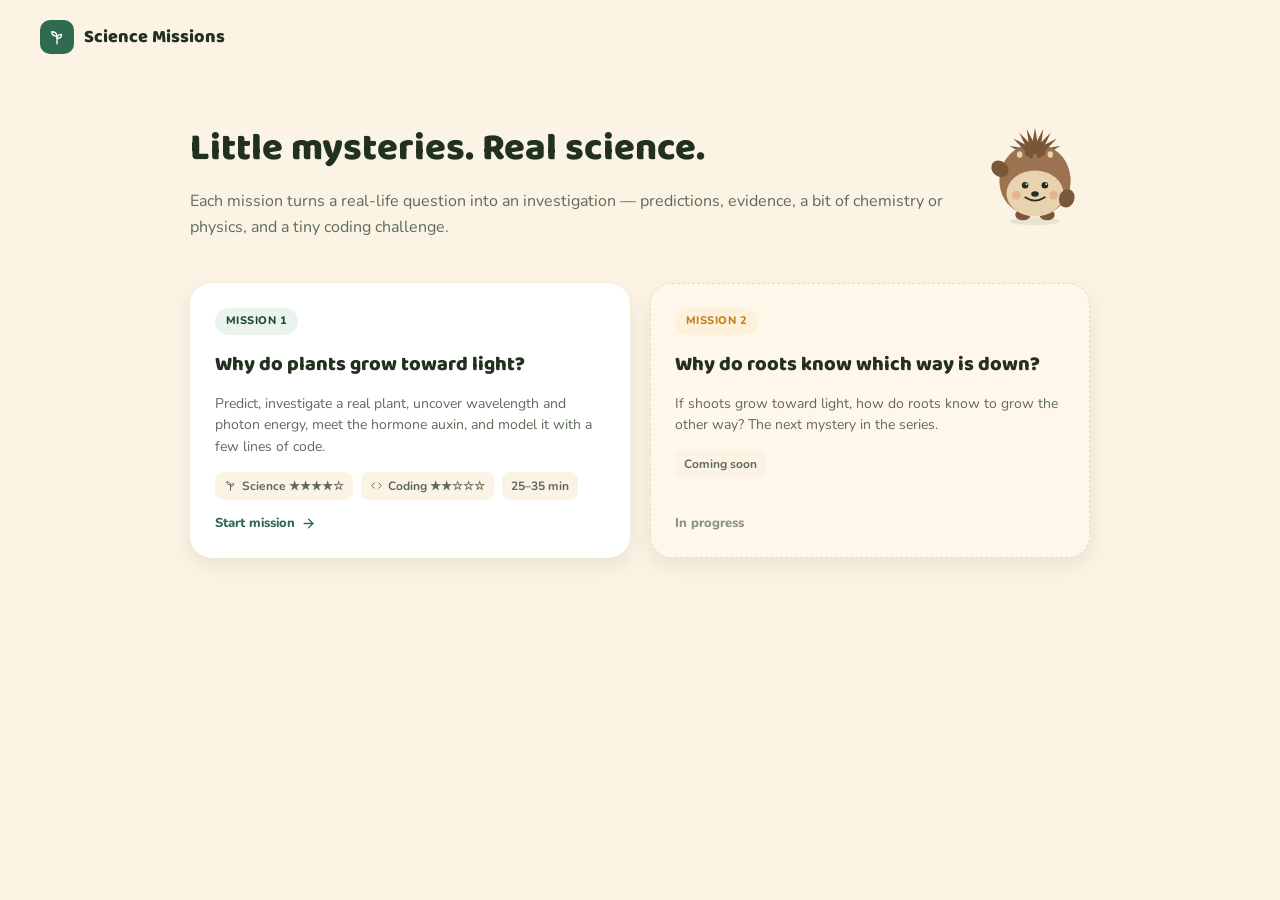
==== index.html @ f16f1bff "Initial checkpoint: Mission 1 with field-notebook design, hedgehog mascot, and shared mission engine" ====
<!DOCTYPE html>
<html lang="en">
  <head>
    <meta charset="UTF-8" />
    <meta name="viewport" content="width=device-width, initial-scale=1.0" />
    <title>Science Missions</title>
    <link rel="stylesheet" href="style.css" />
  </head>
  <body>
    <div class="site-header">
      <a class="site-brand" href="index.html">
        <span class="site-brand-mark">
          <svg width="18" height="18" viewBox="0 0 24 24" fill="none" stroke="#ffffff" stroke-width="1.8" stroke-linecap="round" stroke-linejoin="round"><path d="M12 21V11"></path><path d="M12 11c0-4 -3-6-7-6 0 4 3 6 7 6Z"></path><path d="M12 14c0-3.5 2.5-5.5 6-5.5 0 3.5 -2.5 5.5 -6 5.5Z"></path></svg>
        </span>
        <span class="site-brand-name">Science Missions</span>
      </a>
    </div>

    <div class="site-shell">
      <div class="landing-hero" style="flex-direction: row; align-items: center; flex-wrap: wrap; max-width: none; gap: 20px;">
        <div style="flex: 1; min-width: 260px; display: flex; flex-direction: column; gap: 12px;">
          <h1 class="headline" style="font-size: clamp(28px, 4vw, 38px);">Little mysteries. Real science.</h1>
          <p>Each mission turns a real-life question into an investigation &mdash; predictions, evidence, a bit of chemistry or physics, and a tiny coding challenge.</p>
        </div>
        <div data-mascot="idle" data-mascot-size="110" style="flex-shrink: 0;"></div>
      </div>

      <div class="mission-grid">
        <a class="mission-card is-live" href="missions/mission-1/index.html">
          <span class="mission-card-tag">Mission 1</span>
          <h3>Why do plants grow toward light?</h3>
          <p>Predict, investigate a real plant, uncover wavelength and photon energy, meet the hormone auxin, and model it with a few lines of code.</p>
          <div class="mission-card-meta">
            <span>
              <svg width="13" height="13" viewBox="0 0 24 24" fill="none" stroke="currentColor" stroke-width="1.8" stroke-linecap="round" stroke-linejoin="round"><path d="M12 21V11"></path><path d="M12 11c0-4 -3-6-7-6 0 4 3 6 7 6Z"></path><path d="M12 14c0-3.5 2.5-5.5 6-5.5 0 3.5 -2.5 5.5 -6 5.5Z"></path></svg>
              Science &#9733;&#9733;&#9733;&#9733;&#9734;
            </span>
            <span>
              <svg width="13" height="13" viewBox="0 0 24 24" fill="none" stroke="currentColor" stroke-width="1.8" stroke-linecap="round" stroke-linejoin="round"><polyline points="8 7 3 12 8 17"></polyline><polyline points="16 7 21 12 16 17"></polyline></svg>
              Coding &#9733;&#9733;&#9734;&#9734;&#9734;
            </span>
            <span>25&ndash;35 min</span>
          </div>
          <span class="mission-card-cta">
            Start mission
            <svg width="15" height="15" viewBox="0 0 24 24" fill="none" stroke="currentColor" stroke-width="2.2" stroke-linecap="round" stroke-linejoin="round"><line x1="5" y1="12" x2="19" y2="12"></line><polyline points="12 5 19 12 12 19"></polyline></svg>
          </span>
        </a>

        <div class="mission-card is-disabled">
          <span class="mission-card-tag">Mission 2</span>
          <h3>Why do roots know which way is down?</h3>
          <p>If shoots grow toward light, how do roots know to grow the other way? The next mystery in the series.</p>
          <div class="mission-card-meta">
            <span>Coming soon</span>
          </div>
          <span class="mission-card-cta">In progress</span>
        </div>
      </div>
    </div>

    <script src="assets/mascot.js"></script>
  </body>
</html>
---- style.css ----
@import url("https://fonts.googleapis.com/css2?family=Baloo+2:wght@600;700;800&family=Nunito:wght@400;600;700;800&family=JetBrains+Mono:wght@400;600&display=swap");

:root {
  --bg: #fbf3e3;
  --panel: #ffffff;
  --panel-alt: #fff8ea;
  --text: #22301f;
  --muted: #5e6b5a;
  --muted-soft: #8b9285;
  --primary: #2f6b4f;
  --primary-dark: #1e4a35;
  --primary-soft: #eaf3ec;
  --accent: #e2703a;
  --accent-dark: #c1552a;
  --accent-soft: #fbeae0;
  --gold: #e3a83b;
  --gold-dark: #c1801e;
  --gold-soft: #fdf1dc;
  --border: #e7dcc3;
  --shadow: rgba(34, 48, 31, 0.08);
}

* {
  box-sizing: border-box;
}

html,
body {
  margin: 0;
}

body {
  font-family: "Nunito", ui-rounded, "Trebuchet MS", sans-serif;
  background: var(--bg);
  color: var(--text);
  line-height: 1.5;
}

h1,
h2,
h3,
.headline {
  font-family: "Baloo 2", ui-rounded, "Trebuchet MS", sans-serif;
  font-weight: 800;
  margin: 0;
  color: var(--text);
}

a {
  color: var(--primary);
}
a:hover {
  color: var(--primary-dark);
}

p {
  margin: 0;
}

button {
  font-family: inherit;
}

/* ---------- Site chrome ---------- */

.site-header {
  padding: 20px clamp(16px, 4vw, 40px);
  display: flex;
  align-items: center;
  gap: 12px;
}

.site-brand {
  display: inline-flex;
  align-items: center;
  gap: 10px;
  text-decoration: none;
}

.site-brand-mark {
  width: 34px;
  height: 34px;
  border-radius: 10px;
  background: var(--primary);
  display: flex;
  align-items: center;
  justify-content: center;
}

.site-brand-name {
  font-family: "Baloo 2", sans-serif;
  font-weight: 800;
  font-size: 18px;
  color: var(--text);
}

.site-shell {
  max-width: 980px;
  margin: 0 auto;
  padding: 0 clamp(16px, 4vw, 40px) 64px;
}

/* ---------- Icons ---------- */

.icon {
  flex-shrink: 0;
}

/* ---------- Buttons ---------- */

.btn {
  display: inline-flex;
  align-items: center;
  gap: 8px;
  border: none;
  border-radius: 12px;
  font-weight: 800;
  font-size: 14px;
  padding: 11px 20px;
  cursor: pointer;
  text-decoration: none;
}

.btn-primary {
  background: var(--primary);
  color: #ffffff;
}
.btn-primary:hover {
  background: var(--primary-dark);
  color: #ffffff;
}

.btn-accent {
  background: var(--accent);
  color: #ffffff;
}
.btn-accent:hover {
  background: var(--accent-dark);
  color: #ffffff;
}

.btn-ghost {
  background: #ffffff;
  color: var(--muted);
  border: 1.5px solid var(--border);
}

.btn-disabled {
  background: var(--border);
  color: var(--muted-soft);
  cursor: default;
}

.next-btn {
  align-self: flex-end;
}

.step-footer {
  display: flex;
  align-items: center;
  justify-content: space-between;
  gap: 12px;
}

.step-footer.is-end {
  justify-content: flex-end;
}

.back-btn {
  display: inline-flex;
  align-items: center;
  gap: 8px;
  border: 1.5px solid var(--border);
  border-radius: 12px;
  background: #ffffff;
  color: var(--muted);
  font-weight: 800;
  font-size: 14px;
  padding: 11px 18px 11px 14px;
  cursor: pointer;
}

.back-btn:hover {
  border-color: var(--primary);
  color: var(--primary-dark);
}

/* ---------- Landing page ---------- */

.landing-hero {
  padding: 40px 0 8px;
  display: flex;
  flex-direction: column;
  gap: 12px;
  max-width: 620px;
}

.landing-hero p {
  color: var(--muted);
  font-size: 16px;
  line-height: 1.6;
}

.mission-grid {
  margin-top: 28px;
  display: grid;
  grid-template-columns: repeat(auto-fit, minmax(300px, 1fr));
  gap: 20px;
}

.mission-card {
  display: flex;
  flex-direction: column;
  gap: 14px;
  background: var(--panel);
  border-radius: 22px;
  padding: 24px;
  box-shadow: 0 8px 20px var(--shadow);
  text-decoration: none;
  color: inherit;
}

.mission-card.is-live {
  border: 1.5px solid transparent;
}
.mission-card.is-live:hover {
  border-color: var(--primary);
}

.mission-card.is-disabled {
  background: var(--panel-alt);
  border: 1.5px dashed var(--border);
  cursor: default;
}

.mission-card-tag {
  display: inline-flex;
  align-self: flex-start;
  align-items: center;
  gap: 6px;
  padding: 5px 11px;
  border-radius: 999px;
  background: var(--primary-soft);
  color: var(--primary-dark);
  font-weight: 800;
  font-size: 11px;
  letter-spacing: 0.04em;
  text-transform: uppercase;
}

.mission-card.is-disabled .mission-card-tag {
  background: var(--gold-soft);
  color: var(--gold-dark);
}

.mission-card h3 {
  font-size: 20px;
}

.mission-card p {
  color: var(--muted);
  font-size: 14px;
  line-height: 1.55;
}

.mission-card-meta {
  display: flex;
  flex-wrap: wrap;
  gap: 8px;
  font-size: 12px;
  font-weight: 700;
  color: var(--muted);
}

.mission-card-meta span {
  display: inline-flex;
  align-items: center;
  gap: 5px;
  padding: 5px 9px;
  border-radius: 8px;
  background: var(--bg);
}

.mission-card-cta {
  margin-top: auto;
  display: inline-flex;
  align-items: center;
  gap: 6px;
  font-weight: 800;
  font-size: 13px;
  color: var(--primary);
}

.mission-card.is-disabled .mission-card-cta {
  color: var(--muted-soft);
}

/* ---------- Mission hero ---------- */

.hero {
  position: relative;
  overflow: hidden;
  margin: 24px clamp(16px, 4vw, 40px) 0;
  padding: 36px clamp(20px, 5vw, 44px);
  background: var(--primary);
  border-radius: 28px;
}

.hero-glow {
  position: absolute;
  top: -80px;
  right: -80px;
  width: 280px;
  height: 280px;
  border-radius: 50%;
  background: radial-gradient(circle, rgba(227, 168, 59, 0.35) 0%, rgba(227, 168, 59, 0) 70%);
  pointer-events: none;
}

.hero-content {
  position: relative;
  max-width: 720px;
  margin: 0 auto;
  display: flex;
  flex-direction: column;
  gap: 16px;
}

/* ---------- Hero margin decoration + page mascot (wide screens only) ---------- */

.hero-wrap {
  position: relative;
}

.side-decor,
.page-mascot {
  display: none;
}

@media (min-width: 1300px) {
  .hero-wrap {
    max-width: 1300px;
    margin: 0 auto;
  }

  .hero {
    max-width: 900px;
    margin-left: auto;
    margin-right: auto;
  }

  .side-decor {
    display: block;
    position: fixed;
    top: 0;
    height: 100vh;
    width: calc(50% - 470px);
    min-width: 130px;
    pointer-events: none;
    z-index: 0;
  }

  .side-decor-left {
    left: 0;
  }

  .side-decor-right {
    right: 0;
    transform: scaleX(-1);
  }

  .page-mascot {
    display: flex;
    flex-direction: column;
    align-items: center;
    gap: 6px;
    position: fixed;
    right: 18px;
    bottom: 18px;
    z-index: 20;
  }

  .page-mascot-bubble {
    background: var(--panel);
    border: 1.5px solid var(--border);
    border-radius: 12px;
    padding: 6px 12px;
    font-size: 11.5px;
    font-weight: 800;
    color: var(--muted);
    white-space: nowrap;
    box-shadow: 0 6px 16px var(--shadow);
  }
}

.eyebrow {
  display: inline-flex;
  align-self: flex-start;
  align-items: center;
  gap: 8px;
  padding: 8px 14px;
  border-radius: 999px;
  border: 1.5px solid rgba(255, 255, 255, 0.55);
  color: var(--gold-soft);
  font-weight: 800;
  font-size: 12px;
  letter-spacing: 0.08em;
  text-transform: uppercase;
}

.hero h1 {
  font-size: clamp(28px, 4.5vw, 42px);
  line-height: 1.1;
  color: #ffffff;
}

.hero-text {
  max-width: 620px;
  font-size: 16px;
  line-height: 1.6;
  color: rgba(255, 255, 255, 0.86);
}

.hero-meta {
  display: flex;
  flex-wrap: wrap;
  gap: 10px;
  font-size: 13px;
  font-weight: 700;
  color: rgba(255, 255, 255, 0.9);
}

.hero-meta span {
  padding: 6px 12px;
  border-radius: 10px;
  background: rgba(255, 255, 255, 0.14);
}

.hero-badges {
  display: flex;
  flex-wrap: wrap;
  gap: 10px;
}

.hero-badges span {
  display: inline-flex;
  align-items: center;
  gap: 8px;
  padding: 9px 14px;
  border-radius: 12px;
  background: rgba(255, 255, 255, 0.14);
  color: #ffffff;
  font-weight: 700;
  font-size: 13px;
}

.learn-list {
  margin: 0;
  padding: 0;
  list-style: none;
  display: grid;
  grid-template-columns: repeat(auto-fit, minmax(240px, 1fr));
  gap: 8px 20px;
}

.learn-list li {
  display: flex;
  align-items: flex-start;
  gap: 8px;
  font-size: 13.5px;
  color: var(--text);
  line-height: 1.4;
}

.progress-card {
  margin-top: 6px;
  background: var(--panel-alt);
  border-radius: 18px;
  padding: 18px 20px;
  box-shadow: 0 10px 24px rgba(0, 0, 0, 0.18);
}

.progress-top {
  display: flex;
  align-items: center;
  justify-content: space-between;
  margin-bottom: 12px;
  font-size: 13px;
}

.progress-top span:first-child {
  font-weight: 800;
  color: var(--text);
}
.progress-top span:last-child {
  font-weight: 700;
  color: var(--muted);
}

.progress-track {
  position: relative;
  display: flex;
  align-items: center;
  justify-content: space-between;
}

.progress-line {
  position: absolute;
  left: 12px;
  right: 12px;
  top: 50%;
  height: 3px;
  background: var(--border);
  transform: translateY(-50%);
  border-radius: 2px;
}

.progress-line-fill {
  position: absolute;
  left: 12px;
  top: 50%;
  height: 3px;
  background: var(--primary);
  transform: translateY(-50%);
  border-radius: 2px;
  transition: width 0.25s ease;
}

.progress-dot {
  position: relative;
  width: 16px;
  height: 16px;
  border-radius: 50%;
  background: var(--panel-alt);
  border: 3px solid var(--border);
  transition: border-color 0.2s ease, background 0.2s ease, transform 0.15s ease;
  cursor: pointer;
}

.progress-dot:hover {
  transform: scale(1.25);
  border-color: var(--primary);
}

.progress-dot.is-current {
  width: 22px;
  height: 22px;
  background: var(--primary);
  border: 3px solid var(--panel-alt);
  box-shadow: 0 0 0 2px var(--primary);
}

.progress-dot.is-done {
  background: var(--primary);
  border-color: var(--primary);
}

/* ---------- Mission shell / steps ---------- */

.mission-shell {
  max-width: 900px;
  margin: 28px auto 0;
  padding: 0 clamp(16px, 4vw, 40px) 80px;
  display: flex;
  flex-direction: column;
}

.step-card {
  display: none;
  flex-direction: column;
  gap: 18px;
  background: var(--panel);
  border-radius: 22px;
  padding: clamp(22px, 4vw, 32px);
  box-shadow: 0 8px 20px var(--shadow);
}

.step-card.active {
  display: flex;
}

.intro-card {
  display: flex;
  flex-direction: column;
  gap: 20px;
  background: var(--panel);
  border-radius: 22px;
  padding: clamp(22px, 4vw, 32px);
  box-shadow: 0 8px 20px var(--shadow);
  margin-bottom: 18px;
}

.intro-card h2 {
  font-size: 22px;
}

.intro-card .learn-list {
  margin-top: 4px;
}

.step-header {
  display: flex;
  align-items: center;
  gap: 12px;
  flex-wrap: wrap;
}

.step-number {
  padding: 6px 12px;
  border-radius: 999px;
  background: var(--primary-soft);
  color: var(--primary-dark);
  font-weight: 800;
  font-size: 12px;
  letter-spacing: 0.04em;
}

.step-header h2 {
  font-size: 22px;
}

.step-copy {
  font-size: 15px;
  color: var(--muted);
  line-height: 1.6;
}

.step-copy strong {
  color: var(--text);
}

/* ---------- Callouts ---------- */

.callout {
  display: flex;
  gap: 14px;
  align-items: flex-start;
  padding: 20px;
  border-radius: 18px;
}

.callout-icon {
  flex-shrink: 0;
  width: 42px;
  height: 42px;
  border-radius: 12px;
  background: #ffffff;
  display: flex;
  align-items: center;
  justify-content: center;
}

.callout-body {
  display: flex;
  flex-direction: column;
  gap: 6px;
}

.callout-body h3 {
  font-size: 16px;
}

.callout-body p {
  font-size: 14.5px;
  line-height: 1.6;
  color: var(--muted);
}

.callout-gold {
  background: var(--gold-soft);
  border: 1.5px solid var(--gold);
}
.callout-gold .callout-body p strong {
  color: var(--gold-dark);
}

.callout-tip {
  background: var(--bg);
  border: 1.5px dashed var(--border);
}

.callout-primary {
  background: var(--primary-soft);
  border: 1.5px solid var(--primary);
}

details.callout summary {
  cursor: pointer;
  font-family: "Baloo 2", sans-serif;
  font-weight: 800;
  font-size: 15px;
  color: var(--text);
  list-style: revert;
}

details.callout[open] summary {
  margin-bottom: 10px;
}

details.callout p {
  font-size: 14.5px;
  line-height: 1.6;
  color: var(--muted);
}

/* ---------- Choice grid ---------- */

.choice-grid {
  display: grid;
  grid-template-columns: repeat(1, minmax(0, 1fr));
  gap: 10px;
}

.choice-grid.compact .choice-btn {
  padding: 10px 14px;
  font-size: 13.5px;
}

.choice-btn {
  display: flex;
  align-items: center;
  justify-content: space-between;
  gap: 10px;
  padding: 14px 16px;
  border-radius: 14px;
  border: 2px solid var(--border);
  background: #ffffff;
  color: var(--text);
  font-weight: 700;
  font-size: 15px;
  text-align: left;
  cursor: pointer;
}

.choice-btn.selected {
  border-color: var(--primary);
  background: var(--primary-soft);
}

.choice-btn.is-correct {
  border-color: var(--primary);
  background: var(--primary-soft);
  color: var(--primary-dark);
}

.choice-btn.is-wrong {
  border-color: var(--accent);
  background: var(--accent-soft);
  color: var(--accent-dark);
}

.choice-btn .result-icon {
  display: none;
}
.choice-btn.is-correct .result-icon.icon-check,
.choice-btn.is-wrong .result-icon.icon-x {
  display: inline-flex;
}

.choice-grid + .check-btn {
  margin-top: 12px;
}

.check-btn {
  align-self: flex-start;
  border: none;
  border-radius: 12px;
  padding: 10px 22px;
  font-weight: 800;
  font-size: 14px;
  background: var(--border);
  color: var(--muted-soft);
  cursor: default;
}

.check-btn.is-ready {
  background: var(--primary);
  color: #ffffff;
  cursor: pointer;
}

.feedback-box {
  padding: 14px 16px;
  border-radius: 14px;
  background: var(--panel-alt);
  color: var(--muted);
  font-weight: 700;
  font-size: 14px;
}

.feedback-box.is-correct {
  background: var(--primary-soft);
  color: var(--primary-dark);
}

.feedback-box.is-wrong {
  background: var(--accent-soft);
  color: var(--accent-dark);
}

/* ---------- Mini / investigation cards ---------- */

.mini-card {
  display: flex;
  flex-direction: column;
  gap: 10px;
  background: var(--bg);
  border: 1.5px solid var(--border);
  border-radius: 16px;
  padding: 16px 18px;
}

.mini-card h3 {
  font-size: 13px;
  font-weight: 800;
  color: var(--muted);
  text-transform: uppercase;
  letter-spacing: 0.04em;
}

.mini-card p {
  font-size: 14px;
  color: var(--text);
  font-weight: 700;
}

.notebook-label {
  font-size: 12.5px;
  font-weight: 800;
  color: var(--muted);
  display: flex;
  align-items: center;
  gap: 6px;
}

.notebook-textarea {
  width: 100%;
  min-height: 80px;
  resize: vertical;
  border-radius: 12px;
  border: 1.5px solid var(--border);
  background: #ffffff;
  padding: 12px 14px;
  font-family: inherit;
  font-size: 13.5px;
  color: var(--text);
}

.notebook-textarea:focus {
  outline: 2px solid var(--primary);
  outline-offset: 1px;
}

.notebook-textarea::placeholder {
  color: var(--muted-soft);
}

/* ---------- Concept visuals (wave / flow / comparison diagrams) ---------- */

.concept-visual {
  display: flex;
  flex-direction: column;
  align-items: center;
  gap: 10px;
  background: var(--bg);
  border: 1.5px solid var(--border);
  border-radius: 16px;
  padding: 18px 16px;
}

.concept-visual svg {
  width: 100%;
  height: auto;
  display: block;
}

.concept-visual-caption {
  font-size: 12.5px;
  color: var(--muted);
  font-weight: 700;
  text-align: center;
  max-width: 520px;
}

.compare-row {
  display: grid;
  grid-template-columns: 1fr 1fr;
  gap: 14px;
}

.compare-panel {
  display: flex;
  flex-direction: column;
  align-items: center;
  gap: 8px;
  background: #ffffff;
  border: 1.5px solid var(--border);
  border-radius: 14px;
  padding: 14px;
  text-align: center;
}

.compare-panel.is-no {
  border-color: var(--accent);
}
.compare-panel.is-yes {
  border-color: var(--primary);
}

.compare-badge {
  width: 26px;
  height: 26px;
  border-radius: 50%;
  display: flex;
  align-items: center;
  justify-content: center;
  flex-shrink: 0;
}
.compare-panel.is-no .compare-badge {
  background: var(--accent-soft);
  color: var(--accent-dark);
}
.compare-panel.is-yes .compare-badge {
  background: var(--primary-soft);
  color: var(--primary-dark);
}

.compare-panel p {
  font-size: 13px;
  color: var(--muted);
  font-weight: 700;
}

.stem-steps {
  display: flex;
  align-items: flex-end;
  justify-content: center;
  gap: 16px;
}

.stem-steps .stem-step {
  display: flex;
  flex-direction: column;
  align-items: center;
  gap: 6px;
}

.stem-steps span {
  font-size: 10.5px;
  font-weight: 800;
  color: var(--muted-soft);
}

/* ---------- Icon rows / diagrams ---------- */

.icon-row {
  position: relative;
  display: flex;
  align-items: center;
  justify-content: space-between;
  gap: 10px;
  padding: 8px 4px;
}

.icon-row-line {
  position: absolute;
  left: 34px;
  right: 34px;
  top: 34px;
  height: 2px;
  background-image: linear-gradient(to right, var(--border) 50%, transparent 0%);
  background-size: 12px 2px;
  background-repeat: repeat-x;
}

.icon-node {
  position: relative;
  z-index: 1;
  display: flex;
  flex-direction: column;
  align-items: center;
  gap: 10px;
}

.icon-badge {
  width: 64px;
  height: 64px;
  border-radius: 50%;
  display: flex;
  align-items: center;
  justify-content: center;
  border: 2px solid var(--gold);
  background: var(--gold-soft);
}

.icon-badge.tone-primary {
  border-color: var(--primary);
  background: var(--primary-soft);
}
.icon-badge.tone-accent {
  border-color: var(--accent);
  background: var(--accent-soft);
}

.icon-node span {
  font-size: 12px;
  font-weight: 800;
  color: var(--muted);
}

.icon-arrow {
  color: var(--muted-soft);
}

/* ---------- Wavelength spectrum ---------- */

.spectrum-row {
  display: flex;
  gap: 6px;
}

.spectrum-chip {
  flex: 1;
  display: flex;
  flex-direction: column;
  align-items: center;
  gap: 6px;
  padding: 14px 6px;
  border-radius: 12px;
  color: #ffffff;
  font-size: 11.5px;
  font-weight: 800;
}

.spectrum-chip span:last-child {
  font-weight: 700;
  font-size: 10.5px;
  opacity: 0.9;
}

/* ---------- Recap checklist ---------- */

.recap-list {
  margin: 0;
  padding: 0;
  list-style: none;
  display: flex;
  flex-direction: column;
  gap: 10px;
}

.recap-list li {
  display: flex;
  align-items: flex-start;
  gap: 10px;
  font-size: 14.5px;
  color: var(--text);
  line-height: 1.5;
}

.recap-list .icon {
  margin-top: 2px;
  color: var(--primary);
}

.recap-steps {
  margin: 0;
  padding: 0;
  list-style: none;
  counter-reset: recap-counter;
  display: flex;
  flex-direction: column;
  gap: 10px;
}

.recap-steps li {
  counter-increment: recap-counter;
  display: flex;
  gap: 12px;
  align-items: flex-start;
  font-size: 14px;
  color: var(--text);
  line-height: 1.5;
}

.recap-steps li::before {
  content: counter(recap-counter);
  flex-shrink: 0;
  width: 24px;
  height: 24px;
  border-radius: 50%;
  background: var(--primary-soft);
  color: var(--primary-dark);
  font-weight: 800;
  font-size: 12px;
  display: flex;
  align-items: center;
  justify-content: center;
}

.reveal-banner {
  align-self: flex-start;
  padding: 10px 20px;
  border-radius: 999px;
  background: var(--primary);
  color: #ffffff;
  font-family: "Baloo 2", sans-serif;
  font-weight: 800;
  font-size: 16px;
  letter-spacing: 0.03em;
}

/* ---------- Sequence builder ---------- */

.sequence-builder {
  display: flex;
  flex-direction: column;
  gap: 14px;
}

.sequence-pool {
  display: flex;
  flex-wrap: wrap;
  gap: 8px;
  min-height: 44px;
}

.sequence-chip {
  padding: 10px 14px;
  border-radius: 12px;
  border: 1.5px solid var(--border);
  background: #ffffff;
  color: var(--text);
  font-weight: 700;
  font-size: 13.5px;
  cursor: pointer;
}

.sequence-slots {
  display: flex;
  flex-direction: column;
  gap: 8px;
}

.sequence-slot {
  min-height: 44px;
  border-radius: 12px;
  border: 1.5px dashed var(--border);
  background: var(--bg);
  display: flex;
  align-items: center;
  padding: 0 14px;
  gap: 10px;
  font-size: 13.5px;
  color: var(--muted-soft);
}

.sequence-slot-index {
  flex-shrink: 0;
  width: 22px;
  height: 22px;
  border-radius: 50%;
  background: var(--panel);
  border: 1.5px solid var(--border);
  font-size: 11px;
  font-weight: 800;
  display: flex;
  align-items: center;
  justify-content: center;
  color: var(--muted);
}

.sequence-slot.is-filled {
  border-style: solid;
  background: #ffffff;
  color: var(--text);
  cursor: pointer;
}

.sequence-slot.is-correct {
  border-color: var(--primary);
  background: var(--primary-soft);
  color: var(--primary-dark);
}

.sequence-slot.is-incorrect {
  border-color: var(--accent);
  background: var(--accent-soft);
  color: var(--accent-dark);
}

/* ---------- Tabs ---------- */

.tab-row {
  display: flex;
  gap: 8px;
  padding: 4px;
  background: var(--bg);
  border-radius: 12px;
  align-self: flex-start;
}

.tab-btn {
  border: none;
  background: transparent;
  padding: 8px 16px;
  border-radius: 9px;
  font-weight: 800;
  font-size: 13px;
  color: var(--muted);
  cursor: pointer;
}

.tab-btn.is-active {
  background: #ffffff;
  color: var(--primary-dark);
  box-shadow: 0 2px 6px var(--shadow);
}

.tab-panel {
  display: none;
  flex-direction: column;
  gap: 16px;
}

.tab-panel.is-active {
  display: flex;
}

/* ---------- Code console ---------- */

.code-console {
  background: #1b2a20;
  border-radius: 16px;
  overflow: hidden;
}

.code-toolbar {
  display: flex;
  align-items: center;
  justify-content: space-between;
  padding: 10px 16px;
  background: #16221a;
}

.code-toolbar-left {
  display: flex;
  align-items: center;
  gap: 8px;
}

.code-toolbar-left span:first-child {
  color: #c9d8cb;
  font-size: 12px;
  font-weight: 700;
}

.lang-pill {
  padding: 3px 9px;
  border-radius: 999px;
  background: var(--primary);
  color: #ffffff;
  font-size: 10px;
  font-weight: 800;
}

.console-btn {
  display: inline-flex;
  align-items: center;
  gap: 6px;
  padding: 7px 14px;
  border-radius: 9px;
  border: none;
  background: var(--gold);
  color: #1b2a20;
  font-weight: 800;
  font-size: 12px;
  cursor: pointer;
}

.code-editor-shell {
  display: flex;
  padding: 16px;
  font-family: "JetBrains Mono", ui-monospace, "SF Mono", monospace;
  font-size: 13px;
  line-height: 1.7;
  position: relative;
}

.line-numbers {
  color: #4c6b54;
  text-align: right;
  padding-right: 14px;
  user-select: none;
  white-space: pre;
}

.code-editor-wrapper {
  position: relative;
  flex: 1;
}

#mission-code {
  position: relative;
  z-index: 1;
  width: 100%;
  min-height: 110px;
  resize: vertical;
  background: transparent;
  color: transparent;
  caret-color: #e8eee6;
  border: none;
  font-family: inherit;
  font-size: inherit;
  line-height: inherit;
  white-space: pre;
  overflow: auto;
}

#mission-code:focus {
  outline: none;
}

.code-highlight {
  position: absolute;
  inset: 0;
  margin: 0;
  color: #e8eee6;
  pointer-events: none;
  white-space: pre;
  overflow: hidden;
}

.token-keyword {
  color: #7fb89a;
}
.token-builtin {
  color: #f2b57e;
}
.token-string {
  color: #e3a83b;
}
.token-number {
  color: #c7a9f2;
}
.token-comment {
  color: #5c7862;
}

.code-output {
  margin: 0;
  padding: 14px 16px;
  border-top: 1px solid #2a3a2e;
  color: #6b7a6e;
  font-family: "JetBrains Mono", ui-monospace, "SF Mono", monospace;
  font-size: 12.5px;
  line-height: 1.6;
  white-space: pre-line;
}

.code-output.has-run {
  color: #b7e4c7;
}

/* ---------- Challenge box ---------- */

.challenge-box {
  background: var(--bg);
  border: 1.5px solid var(--border);
  border-radius: 16px;
  padding: 16px 18px;
  display: flex;
  flex-direction: column;
  gap: 10px;
}

.challenge-head {
  display: flex;
  align-items: center;
  justify-content: space-between;
}

.challenge-head h3 {
  font-size: 15px;
}

.challenge-head span {
  font-size: 12px;
  font-weight: 700;
  color: var(--muted-soft);
}

.challenge-hint {
  font-size: 13px;
  color: var(--muted-soft);
  font-style: italic;
}

.challenge-hint.is-hidden {
  display: none;
}

.challenge-actions {
  display: flex;
  align-items: center;
  gap: 10px;
}

.challenge-actions .check-btn,
.challenge-actions .hint-btn {
  padding: 7px 16px;
  font-size: 12.5px;
}

.hint-btn {
  border-radius: 9px;
  border: 1.5px solid var(--border);
  background: #ffffff;
  color: var(--muted);
  font-weight: 700;
  cursor: pointer;
}

.reveal-btn {
  align-self: flex-start;
  border-radius: 10px;
  border: 1.5px dashed var(--gold);
  background: var(--gold-soft);
  color: var(--gold-dark);
  font-weight: 800;
  font-size: 12.5px;
  padding: 8px 14px;
  cursor: pointer;
}

.reveal-btn:hover {
  background: var(--gold);
  color: #ffffff;
}

.challenge-icon-btn {
  margin-left: auto;
  width: 32px;
  height: 32px;
  border-radius: 9px;
  border: none;
  background: var(--accent);
  color: #ffffff;
  display: flex;
  align-items: center;
  justify-content: center;
  cursor: pointer;
}

.challenge-feedback {
  font-size: 13px;
  font-weight: 700;
  color: var(--muted-soft);
}

.challenge-feedback.is-correct {
  color: var(--primary-dark);
}

.is-hidden {
  display: none !important;
}

/* ---------- Responsive ---------- */

@media (max-width: 600px) {
  .hero {
    margin: 16px 12px 0;
    padding: 28px 20px;
  }

  .mission-shell {
    padding: 0 12px 60px;
  }

  .step-card {
    padding: 20px;
  }

  .icon-badge {
    width: 52px;
    height: 52px;
  }

  .spectrum-row {
    flex-wrap: wrap;
  }

  .spectrum-chip {
    flex: 1 1 30%;
  }
}

/* ---------- Mascot ---------- */

@keyframes q-bob {
  0%, 100% { transform: translateY(0); }
  50% { transform: translateY(-6px); }
}
@keyframes q-hop {
  0%, 100% { transform: translateY(0) rotate(0deg); }
  30% { transform: translateY(-11px) rotate(-4deg); }
  60% { transform: translateY(0) rotate(4deg); }
}
@keyframes q-tilt {
  0%, 100% { transform: rotate(-3deg); }
  50% { transform: rotate(3deg); }
}
@keyframes q-droop {
  0%, 100% { transform: translateY(0) rotate(0deg); }
  50% { transform: translateY(4px) rotate(-2deg); }
}
@keyframes q-sparkle {
  0%, 100% { opacity: 0.35; transform: scale(0.8); }
  50% { opacity: 1; transform: scale(1.15); }
}
@keyframes q-glass {
  0%, 100% { transform: translateX(-5px) rotate(-8deg); }
  50% { transform: translateX(5px) rotate(8deg); }
}

.mascot-idle { animation: q-bob 2.6s ease-in-out infinite; transform-box: fill-box; transform-origin: center; }
.mascot-celebrate { animation: q-hop 1.1s ease-in-out infinite; transform-box: fill-box; transform-origin: center; }
.mascot-curious { animation: q-tilt 3s ease-in-out infinite; transform-box: fill-box; transform-origin: center; }
.mascot-sad { animation: q-droop 3.2s ease-in-out infinite; transform-box: fill-box; transform-origin: center; }
.sparkle { animation: q-sparkle 1.3s ease-in-out infinite; transform-box: fill-box; transform-origin: center; }
.glass-sweep { animation: q-glass 2s ease-in-out infinite; transform-box: fill-box; transform-origin: center; }
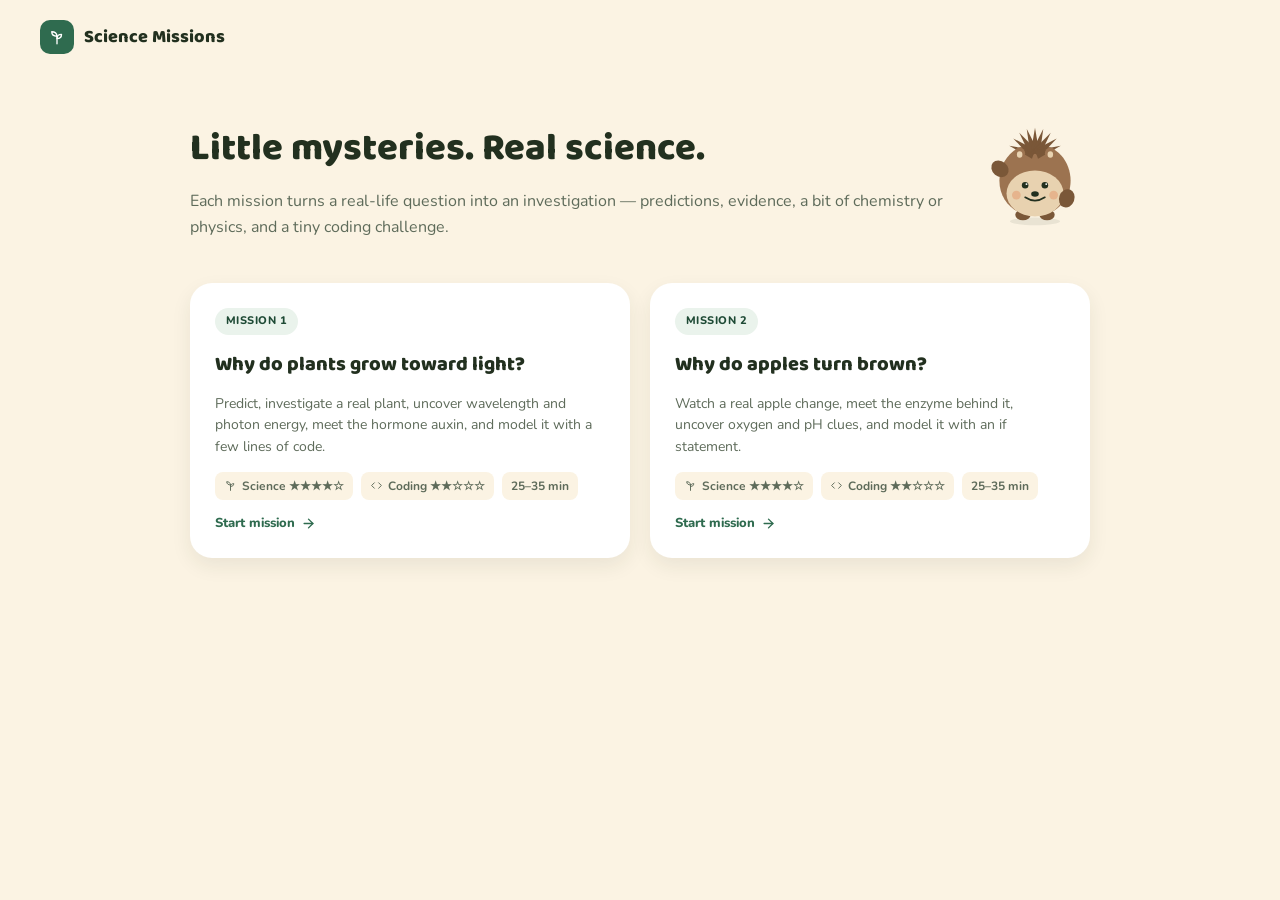
==== commit 0fdb9779: "Add Mission 2: Why Do Apples Turn Brown? Builds the full 21-step mission from the Mission 2 docx (en" ====
--- a/index.html
+++ b/index.html
@@ -47,15 +47,26 @@
           </span>
         </a>
 
-        <div class="mission-card is-disabled">
+        <a class="mission-card is-live" href="missions/mission-2/index.html">
           <span class="mission-card-tag">Mission 2</span>
-          <h3>Why do roots know which way is down?</h3>
-          <p>If shoots grow toward light, how do roots know to grow the other way? The next mystery in the series.</p>
+          <h3>Why do apples turn brown?</h3>
+          <p>Watch a real apple change, meet the enzyme behind it, uncover oxygen and pH clues, and model it with an if statement.</p>
           <div class="mission-card-meta">
-            <span>Coming soon</span>
+            <span>
+              <svg width="13" height="13" viewBox="0 0 24 24" fill="none" stroke="currentColor" stroke-width="1.8" stroke-linecap="round" stroke-linejoin="round"><path d="M12 21V11"></path><path d="M12 11c0-4 -3-6-7-6 0 4 3 6 7 6Z"></path><path d="M12 14c0-3.5 2.5-5.5 6-5.5 0 3.5 -2.5 5.5 -6 5.5Z"></path></svg>
+              Science &#9733;&#9733;&#9733;&#9733;&#9734;
+            </span>
+            <span>
+              <svg width="13" height="13" viewBox="0 0 24 24" fill="none" stroke="currentColor" stroke-width="1.8" stroke-linecap="round" stroke-linejoin="round"><polyline points="8 7 3 12 8 17"></polyline><polyline points="16 7 21 12 16 17"></polyline></svg>
+              Coding &#9733;&#9733;&#9734;&#9734;&#9734;
+            </span>
+            <span>25&ndash;35 min</span>
           </div>
-          <span class="mission-card-cta">In progress</span>
-        </div>
+          <span class="mission-card-cta">
+            Start mission
+            <svg width="15" height="15" viewBox="0 0 24 24" fill="none" stroke="currentColor" stroke-width="2.2" stroke-linecap="round" stroke-linejoin="round"><line x1="5" y1="12" x2="19" y2="12"></line><polyline points="12 5 19 12 12 19"></polyline></svg>
+          </span>
+        </a>
       </div>
     </div>
 
--- a/style.css
+++ b/style.css
@@ -358,6 +358,7 @@
     min-width: 130px;
     pointer-events: none;
     z-index: 0;
+    opacity: 0.4;
   }
 
   .side-decor-left {
@@ -381,6 +382,7 @@
   }
 
   .page-mascot-bubble {
+    display: none;
     background: var(--panel);
     border: 1.5px solid var(--border);
     border-radius: 12px;
@@ -391,6 +393,10 @@
     white-space: nowrap;
     box-shadow: 0 6px 16px var(--shadow);
   }
+
+  .page-mascot-bubble.is-visible {
+    display: block;
+  }
 }
 
 .eyebrow {
@@ -620,9 +626,10 @@
 }
 
 .step-copy {
-  font-size: 15px;
-  color: var(--muted);
-  line-height: 1.6;
+  font-size: 16.5px;
+  font-weight: 600;
+  color: var(--text);
+  line-height: 1.65;
 }
 
 .step-copy strong {
@@ -661,9 +668,10 @@
 }
 
 .callout-body p {
-  font-size: 14.5px;
+  font-size: 15.5px;
+  font-weight: 600;
   line-height: 1.6;
-  color: var(--muted);
+  color: var(--text);
 }
 
 .callout-gold {
@@ -726,7 +734,7 @@
   border: 2px solid var(--border);
   background: #ffffff;
   color: var(--text);
-  font-weight: 700;
+  font-weight: 500;
   font-size: 15px;
   text-align: left;
   cursor: pointer;
@@ -868,7 +876,7 @@
   padding: 18px 16px;
 }
 
-.concept-visual svg {
+.concept-visual > svg {
   width: 100%;
   height: auto;
   display: block;
@@ -1362,6 +1370,47 @@
   color: #b7e4c7;
 }
 
+.code-static {
+  margin: 0;
+  padding: 16px;
+  font-family: "JetBrains Mono", ui-monospace, "SF Mono", monospace;
+  font-size: 13px;
+  line-height: 1.7;
+  color: #e8eee6;
+  white-space: pre;
+  overflow-x: auto;
+}
+
+.code-walk-item {
+  display: flex;
+  flex-direction: column;
+  gap: 10px;
+  padding: 14px 16px;
+  background: var(--bg);
+  border: 1.5px solid var(--border);
+  border-radius: 14px;
+}
+
+.code-inline {
+  display: inline-block;
+  background: #1b2a20;
+  color: #e8eee6;
+  font-family: "JetBrains Mono", ui-monospace, "SF Mono", monospace;
+  font-size: 12.5px;
+  line-height: 1.6;
+  padding: 8px 12px;
+  border-radius: 8px;
+  white-space: pre;
+  width: fit-content;
+}
+
+.code-walk-item p {
+  font-size: 14.5px;
+  color: var(--text);
+  font-weight: 600;
+  line-height: 1.6;
+}
+
 /* ---------- Challenge box ---------- */
 
 .challenge-box {
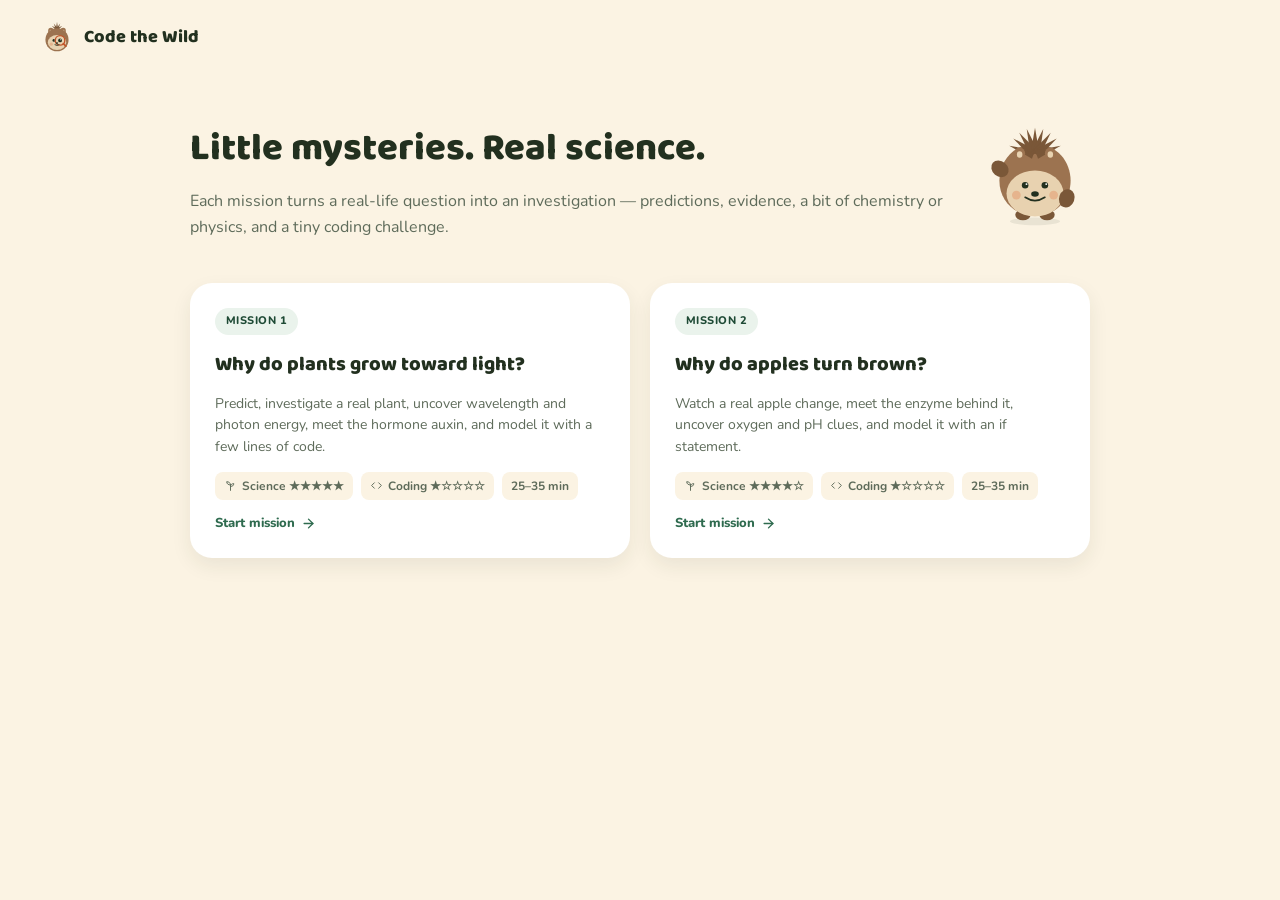
==== commit 7993155e: "Rebrand to Code the Wild, redesign Mission 2 diagrams, add hedgehog logo Renames the site from Scien" ====
--- a/index.html
+++ b/index.html
@@ -3,16 +3,38 @@
   <head>
     <meta charset="UTF-8" />
     <meta name="viewport" content="width=device-width, initial-scale=1.0" />
-    <title>Science Missions</title>
+    <title>Code the Wild</title>
+    <link rel="icon" type="image/svg+xml" href="assets/favicon.svg" />
     <link rel="stylesheet" href="style.css" />
   </head>
   <body>
     <div class="site-header">
       <a class="site-brand" href="index.html">
         <span class="site-brand-mark">
-          <svg width="18" height="18" viewBox="0 0 24 24" fill="none" stroke="#ffffff" stroke-width="1.8" stroke-linecap="round" stroke-linejoin="round"><path d="M12 21V11"></path><path d="M12 11c0-4 -3-6-7-6 0 4 3 6 7 6Z"></path><path d="M12 14c0-3.5 2.5-5.5 6-5.5 0 3.5 -2.5 5.5 -6 5.5Z"></path></svg>
+          <svg width="34" height="34" viewBox="0 0 100 100">
+            <g transform="rotate(-56 50 28)"><polygon points="50,10 46,30 54,30" fill="#7A5738"/></g>
+            <g transform="rotate(-28 50 28)"><polygon points="50,8 46,30 54,30" fill="#7A5738"/></g>
+            <polygon points="50,6 46,30 54,30" fill="#7A5738"/>
+            <g transform="rotate(28 50 28)"><polygon points="50,8 46,30 54,30" fill="#7A5738"/></g>
+            <g transform="rotate(56 50 28)"><polygon points="50,10 46,30 54,30" fill="#7A5738"/></g>
+            <ellipse cx="32" cy="32" rx="8" ry="9" fill="#9C7350"/>
+            <ellipse cx="68" cy="32" rx="8" ry="9" fill="#9C7350"/>
+            <ellipse cx="32" cy="33" rx="4" ry="4.5" fill="#E8D2B0"/>
+            <ellipse cx="68" cy="33" rx="4" ry="4.5" fill="#E8D2B0"/>
+            <circle cx="50" cy="58" r="34" fill="#9C7350"/>
+            <ellipse cx="50" cy="66" rx="27" ry="22" fill="#E8D2B0"/>
+            <circle cx="33" cy="71" r="5" fill="#E2703A" opacity="0.3"/>
+            <circle cx="41" cy="60" r="4.2" fill="#22301F"/>
+            <circle cx="42.5" cy="58.5" r="1.3" fill="#FFFFFF"/>
+            <circle cx="59" cy="60" r="5.6" fill="#22301F"/>
+            <circle cx="60.8" cy="58.2" r="1.7" fill="#FFFFFF"/>
+            <circle cx="59" cy="60" r="14" fill="none" stroke="#C1552A" stroke-width="4"/>
+            <line x1="68.5" y1="69.5" x2="76" y2="77" stroke="#C1552A" stroke-width="5" stroke-linecap="round"/>
+            <ellipse cx="50" cy="68" rx="3.4" ry="2.4" fill="#22301F"/>
+            <path d="M44,73 Q50,77 56,73" stroke="#22301F" stroke-width="2.6" fill="none" stroke-linecap="round"/>
+          </svg>
         </span>
-        <span class="site-brand-name">Science Missions</span>
+        <span class="site-brand-name">Code the Wild</span>
       </a>
     </div>
 
@@ -33,11 +55,11 @@
           <div class="mission-card-meta">
             <span>
               <svg width="13" height="13" viewBox="0 0 24 24" fill="none" stroke="currentColor" stroke-width="1.8" stroke-linecap="round" stroke-linejoin="round"><path d="M12 21V11"></path><path d="M12 11c0-4 -3-6-7-6 0 4 3 6 7 6Z"></path><path d="M12 14c0-3.5 2.5-5.5 6-5.5 0 3.5 -2.5 5.5 -6 5.5Z"></path></svg>
-              Science &#9733;&#9733;&#9733;&#9733;&#9734;
+              Science &#9733;&#9733;&#9733;&#9733;&#9733;
             </span>
             <span>
               <svg width="13" height="13" viewBox="0 0 24 24" fill="none" stroke="currentColor" stroke-width="1.8" stroke-linecap="round" stroke-linejoin="round"><polyline points="8 7 3 12 8 17"></polyline><polyline points="16 7 21 12 16 17"></polyline></svg>
-              Coding &#9733;&#9733;&#9734;&#9734;&#9734;
+              Coding &#9733;&#9734;&#9734;&#9734;&#9734;
             </span>
             <span>25&ndash;35 min</span>
           </div>
@@ -58,7 +80,7 @@
             </span>
             <span>
               <svg width="13" height="13" viewBox="0 0 24 24" fill="none" stroke="currentColor" stroke-width="1.8" stroke-linecap="round" stroke-linejoin="round"><polyline points="8 7 3 12 8 17"></polyline><polyline points="16 7 21 12 16 17"></polyline></svg>
-              Coding &#9733;&#9733;&#9734;&#9734;&#9734;
+              Coding &#9733;&#9734;&#9734;&#9734;&#9734;
             </span>
             <span>25&ndash;35 min</span>
           </div>
--- a/style.css
+++ b/style.css
@@ -80,8 +80,6 @@
 .site-brand-mark {
   width: 34px;
   height: 34px;
-  border-radius: 10px;
-  background: var(--primary);
   display: flex;
   align-items: center;
   justify-content: center;
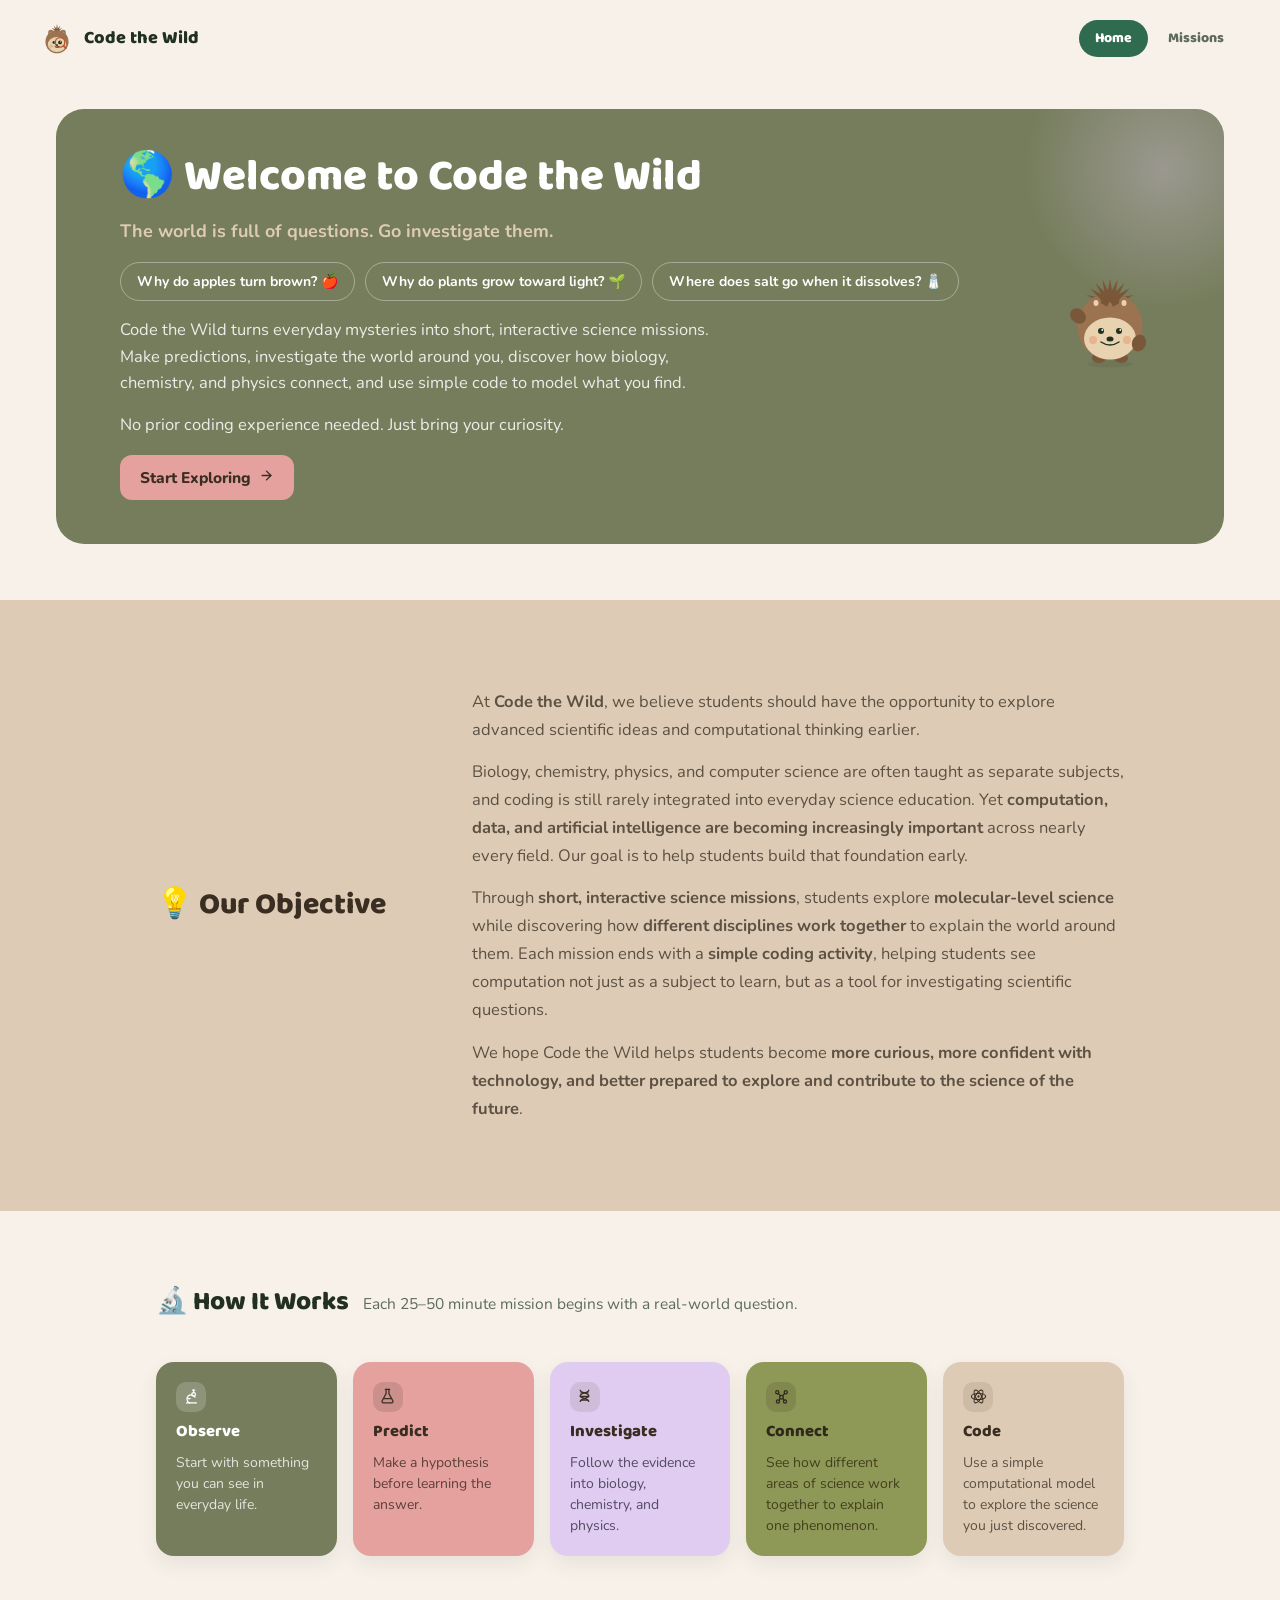
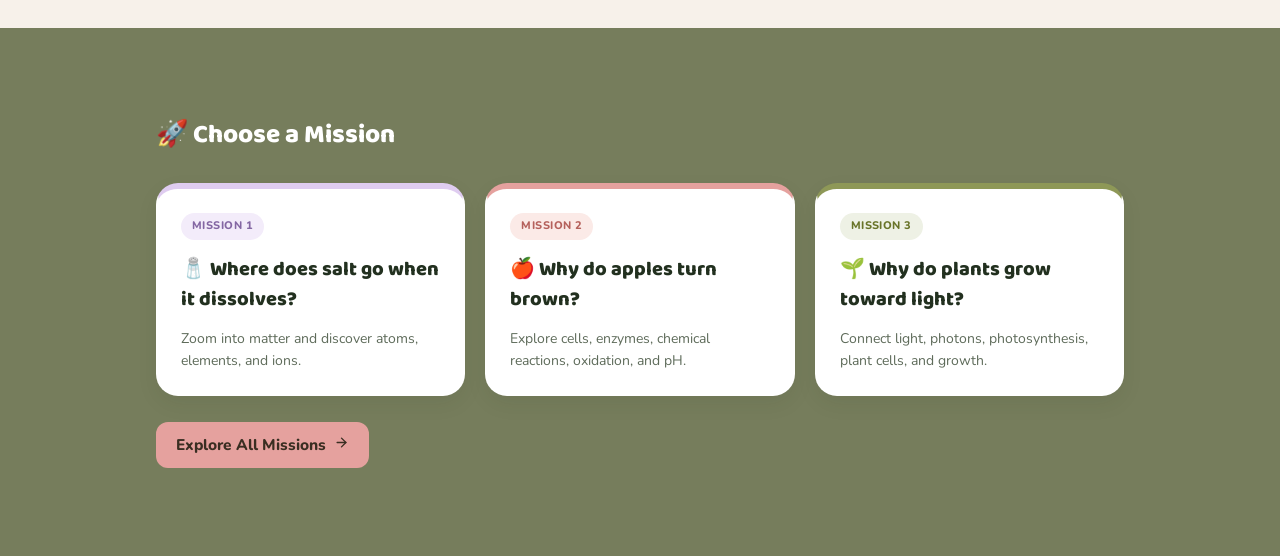
==== commit 78fec9a1: "Rebuild Mission 1 coding section, redesign diagrams, add Mission 3, fix code-editor bugs - Mission 1" ====
--- a/index.html
+++ b/index.html
@@ -7,7 +7,7 @@
     <link rel="icon" type="image/svg+xml" href="assets/favicon.svg" />
     <link rel="stylesheet" href="style.css" />
   </head>
-  <body>
+  <body style="background: #F7F1EA;">
     <div class="site-header">
       <a class="site-brand" href="index.html">
         <span class="site-brand-mark">
@@ -36,57 +36,213 @@
         </span>
         <span class="site-brand-name">Code the Wild</span>
       </a>
-    </div>
-
-    <div class="site-shell">
-      <div class="landing-hero" style="flex-direction: row; align-items: center; flex-wrap: wrap; max-width: none; gap: 20px;">
-        <div style="flex: 1; min-width: 260px; display: flex; flex-direction: column; gap: 12px;">
-          <h1 class="headline" style="font-size: clamp(28px, 4vw, 38px);">Little mysteries. Real science.</h1>
-          <p>Each mission turns a real-life question into an investigation &mdash; predictions, evidence, a bit of chemistry or physics, and a tiny coding challenge.</p>
-        </div>
-        <div data-mascot="idle" data-mascot-size="110" style="flex-shrink: 0;"></div>
+      <nav class="site-tabs">
+        <a class="site-tab is-active" href="index.html">Home</a>
+        <a class="site-tab" href="missions.html">Missions</a>
+      </nav>
+    </div>
+
+    <svg class="side-decor side-decor-left" viewBox="0 0 130 1000" preserveAspectRatio="none" xmlns="http://www.w3.org/2000/svg">
+      <path d="M66,15 C102,95 28,155 62,245 C98,335 24,405 58,505 C96,605 20,675 60,765 C92,835 54,895 66,985" fill="none" stroke="#767D5C" stroke-width="2.2" stroke-linecap="round" opacity="0.55"/>
+      <ellipse cx="80" cy="58" rx="6" ry="11" fill="#8E9857" opacity="0.5" transform="rotate(35 80 58)"/>
+      <ellipse cx="38" cy="195" rx="5" ry="10" fill="#8E9857" opacity="0.45" transform="rotate(-25 38 195)"/>
+      <ellipse cx="76" cy="455" rx="5" ry="10" fill="#8E9857" opacity="0.45" transform="rotate(20 76 455)"/>
+      <ellipse cx="34" cy="705" rx="6" ry="11" fill="#8E9857" opacity="0.5" transform="rotate(-30 34 705)"/>
+      <ellipse cx="70" cy="905" rx="5" ry="10" fill="#8E9857" opacity="0.4" transform="rotate(15 70 905)"/>
+      <g transform="translate(62,130)">
+        <circle r="26" fill="#DFCCF0" opacity="0.5"/>
+        <g stroke="#4a4030" stroke-width="1.5" fill="none" stroke-linecap="round" stroke-linejoin="round" opacity="0.8" transform="scale(0.95)">
+          <circle cx="0" cy="0" r="1.7" fill="#4a4030" stroke="none"/>
+          <ellipse cx="0" cy="0" rx="10" ry="4.2"/>
+          <ellipse cx="0" cy="0" rx="10" ry="4.2" transform="rotate(60)"/>
+          <ellipse cx="0" cy="0" rx="10" ry="4.2" transform="rotate(120)"/>
+        </g>
+      </g>
+      <g transform="translate(58,420)">
+        <circle r="26" fill="#E5A19E" opacity="0.5"/>
+        <g stroke="#4a4030" stroke-width="1.5" fill="none" stroke-linecap="round" stroke-linejoin="round" opacity="0.8" transform="scale(0.95)">
+          <path d="M-3,-10 h6"/>
+          <path d="M-2,-10 v6 l-5.5,10 a2 2 0 0 0 1.8,3 h11.4 a2 2 0 0 0 1.8,-3 L2,-4 V-10"/>
+          <path d="M-5,3 h10"/>
+        </g>
+      </g>
+      <g transform="translate(68,720)">
+        <circle r="26" fill="#8E9857" opacity="0.4"/>
+        <g stroke="#4a4030" stroke-width="1.5" fill="none" stroke-linecap="round" stroke-linejoin="round" opacity="0.8" transform="scale(0.95)">
+          <path d="M-6,-9 c0 4 12 4 12 8 s-12 4-12 8"/>
+          <path d="M6,-9 c0 4-12 4-12 8 s12 4 12 8"/>
+          <path d="M-5,-5 h10"/>
+          <path d="M-6,0 h12"/>
+          <path d="M-5,5 h10"/>
+        </g>
+      </g>
+    </svg>
+    <svg class="side-decor side-decor-right" viewBox="0 0 130 1000" preserveAspectRatio="none" xmlns="http://www.w3.org/2000/svg">
+      <path d="M66,15 C102,95 28,155 62,245 C98,335 24,405 58,505 C96,605 20,675 60,765 C92,835 54,895 66,985" fill="none" stroke="#767D5C" stroke-width="2.2" stroke-linecap="round" opacity="0.55"/>
+      <ellipse cx="80" cy="58" rx="6" ry="11" fill="#8E9857" opacity="0.5" transform="rotate(35 80 58)"/>
+      <ellipse cx="38" cy="195" rx="5" ry="10" fill="#8E9857" opacity="0.45" transform="rotate(-25 38 195)"/>
+      <ellipse cx="76" cy="455" rx="5" ry="10" fill="#8E9857" opacity="0.45" transform="rotate(20 76 455)"/>
+      <ellipse cx="34" cy="705" rx="6" ry="11" fill="#8E9857" opacity="0.5" transform="rotate(-30 34 705)"/>
+      <ellipse cx="70" cy="905" rx="5" ry="10" fill="#8E9857" opacity="0.4" transform="rotate(15 70 905)"/>
+      <g transform="translate(62,130)">
+        <circle r="26" fill="#DFCCF0" opacity="0.5"/>
+        <g stroke="#4a4030" stroke-width="1.5" fill="none" stroke-linecap="round" stroke-linejoin="round" opacity="0.8" transform="scale(0.95)">
+          <circle cx="0" cy="0" r="1.7" fill="#4a4030" stroke="none"/>
+          <ellipse cx="0" cy="0" rx="10" ry="4.2"/>
+          <ellipse cx="0" cy="0" rx="10" ry="4.2" transform="rotate(60)"/>
+          <ellipse cx="0" cy="0" rx="10" ry="4.2" transform="rotate(120)"/>
+        </g>
+      </g>
+      <g transform="translate(58,420)">
+        <circle r="26" fill="#E5A19E" opacity="0.5"/>
+        <g stroke="#4a4030" stroke-width="1.5" fill="none" stroke-linecap="round" stroke-linejoin="round" opacity="0.8" transform="scale(0.95)">
+          <path d="M-3,-10 h6"/>
+          <path d="M-2,-10 v6 l-5.5,10 a2 2 0 0 0 1.8,3 h11.4 a2 2 0 0 0 1.8,-3 L2,-4 V-10"/>
+          <path d="M-5,3 h10"/>
+        </g>
+      </g>
+      <g transform="translate(68,720)">
+        <circle r="26" fill="#8E9857" opacity="0.4"/>
+        <g stroke="#4a4030" stroke-width="1.5" fill="none" stroke-linecap="round" stroke-linejoin="round" opacity="0.8" transform="scale(0.95)">
+          <path d="M-6,-9 c0 4 12 4 12 8 s-12 4-12 8"/>
+          <path d="M6,-9 c0 4-12 4-12 8 s12 4 12 8"/>
+          <path d="M-5,-5 h10"/>
+          <path d="M-6,0 h12"/>
+          <path d="M-5,5 h10"/>
+        </g>
+      </g>
+    </svg>
+
+    <div class="hero-wrap">
+      <header class="hero" style="background: #767D5C;">
+        <div class="hero-glow" style="background: radial-gradient(circle, rgba(223, 204, 240, 0.35) 0%, rgba(223, 204, 240, 0) 70%);"></div>
+        <div class="hero-content" style="flex-direction: row; align-items: center; flex-wrap: wrap; max-width: 1040px; gap: 28px;">
+          <div style="flex: 1; min-width: 280px; display: flex; flex-direction: column; gap: 16px;">
+            <h1 style="font-size: clamp(30px, 4.5vw, 44px);">&#127758; Welcome to Code the Wild</h1>
+            <p class="hero-text" style="font-size: 18px; font-weight: 700; color: #DECBB5;">The world is full of questions. Go investigate them.</p>
+
+            <div style="display: flex; gap: 10px; flex-wrap: wrap;">
+              <span style="padding: 8px 16px; border-radius: 999px; border: 1.5px solid rgba(255,255,255,0.35); color: #ffffff; font-weight: 700; font-size: 14px;">Why do apples turn brown? &#127822;</span>
+              <span style="padding: 8px 16px; border-radius: 999px; border: 1.5px solid rgba(255,255,255,0.35); color: #ffffff; font-weight: 700; font-size: 14px;">Why do plants grow toward light? &#127793;</span>
+              <span style="padding: 8px 16px; border-radius: 999px; border: 1.5px solid rgba(255,255,255,0.35); color: #ffffff; font-weight: 700; font-size: 14px;">Where does salt go when it dissolves? &#129474;</span>
+            </div>
+
+            <p class="hero-text" style="font-size: 16.5px;">
+              Code the Wild turns everyday mysteries into short, interactive science missions. Make predictions,
+              investigate the world around you, discover how biology, chemistry, and physics connect, and use simple
+              code to model what you find.
+            </p>
+            <p class="hero-text" style="font-size: 16.5px;">No prior coding experience needed. Just bring your curiosity.</p>
+            <a class="btn" href="missions.html" style="align-self: flex-start; text-decoration: none; background: #E5A19E; color: #3A2E22; font-size: 15.5px;">
+              Start Exploring <span class="icon">
+                <svg width="15" height="15" viewBox="0 0 24 24" fill="none" stroke="currentColor" stroke-width="2.2" stroke-linecap="round" stroke-linejoin="round"><line x1="5" y1="12" x2="19" y2="12"></line><polyline points="12 5 19 12 12 19"></polyline></svg>
+              </span>
+            </a>
+          </div>
+          <div class="hedgehog-mascot" style="flex-shrink: 0; width: 100px; height: 100px; display: flex; align-items: center; justify-content: center;">
+            <div data-mascot="idle" data-mascot-size="100"></div>
+          </div>
+        </div>
+      </header>
+    </div>
+
+    <div class="home-band" style="background: #DECBB5; margin-top: 56px;">
+      <div class="home-wrap" style="display: flex; gap: 56px; flex-wrap: wrap; align-items: center;">
+        <h2 style="font-size: 30px; color: #3A2E22; width: 260px; flex-shrink: 0; line-height: 1.15;">&#128161; Our Objective</h2>
+        <div style="flex: 1; min-width: 320px; display: flex; flex-direction: column; gap: 14px;">
+          <p style="color: #5c5142; font-size: 16.5px; line-height: 1.7; margin: 0;">
+            At <strong>Code the Wild</strong>, we believe students should have the opportunity to explore advanced
+            scientific ideas and computational thinking earlier.
+          </p>
+          <p style="color: #5c5142; font-size: 16.5px; line-height: 1.7; margin: 0;">
+            Biology, chemistry, physics, and computer science are often taught as separate subjects, and coding is
+            still rarely integrated into everyday science education. Yet <strong>computation, data, and artificial
+            intelligence are becoming increasingly important</strong> across nearly every field. Our goal is to help
+            students build that foundation early.
+          </p>
+          <p style="color: #5c5142; font-size: 16.5px; line-height: 1.7; margin: 0;">
+            Through <strong>short, interactive science missions</strong>, students explore <strong>molecular-level
+            science</strong> while discovering how <strong>different disciplines work together</strong> to explain
+            the world around them. Each mission ends with a <strong>simple coding activity</strong>, helping students
+            see computation not just as a subject to learn, but as a tool for investigating scientific questions.
+          </p>
+          <p style="color: #5c5142; font-size: 16.5px; line-height: 1.7; margin: 0;">
+            We hope Code the Wild helps students become <strong>more curious, more confident with technology, and
+            better prepared to explore and contribute to the science of the future</strong>.
+          </p>
+        </div>
       </div>
-
-      <div class="mission-grid">
-        <a class="mission-card is-live" href="missions/mission-1/index.html">
-          <span class="mission-card-tag">Mission 1</span>
-          <h3>Why do plants grow toward light?</h3>
-          <p>Predict, investigate a real plant, uncover wavelength and photon energy, meet the hormone auxin, and model it with a few lines of code.</p>
-          <div class="mission-card-meta">
-            <span>
-              <svg width="13" height="13" viewBox="0 0 24 24" fill="none" stroke="currentColor" stroke-width="1.8" stroke-linecap="round" stroke-linejoin="round"><path d="M12 21V11"></path><path d="M12 11c0-4 -3-6-7-6 0 4 3 6 7 6Z"></path><path d="M12 14c0-3.5 2.5-5.5 6-5.5 0 3.5 -2.5 5.5 -6 5.5Z"></path></svg>
-              Science &#9733;&#9733;&#9733;&#9733;&#9733;
-            </span>
-            <span>
-              <svg width="13" height="13" viewBox="0 0 24 24" fill="none" stroke="currentColor" stroke-width="1.8" stroke-linecap="round" stroke-linejoin="round"><polyline points="8 7 3 12 8 17"></polyline><polyline points="16 7 21 12 16 17"></polyline></svg>
-              Coding &#9733;&#9734;&#9734;&#9734;&#9734;
-            </span>
-            <span>25&ndash;35 min</span>
-          </div>
-          <span class="mission-card-cta">
-            Start mission
-            <svg width="15" height="15" viewBox="0 0 24 24" fill="none" stroke="currentColor" stroke-width="2.2" stroke-linecap="round" stroke-linejoin="round"><line x1="5" y1="12" x2="19" y2="12"></line><polyline points="12 5 19 12 12 19"></polyline></svg>
-          </span>
-        </a>
-
-        <a class="mission-card is-live" href="missions/mission-2/index.html">
-          <span class="mission-card-tag">Mission 2</span>
-          <h3>Why do apples turn brown?</h3>
-          <p>Watch a real apple change, meet the enzyme behind it, uncover oxygen and pH clues, and model it with an if statement.</p>
-          <div class="mission-card-meta">
-            <span>
-              <svg width="13" height="13" viewBox="0 0 24 24" fill="none" stroke="currentColor" stroke-width="1.8" stroke-linecap="round" stroke-linejoin="round"><path d="M12 21V11"></path><path d="M12 11c0-4 -3-6-7-6 0 4 3 6 7 6Z"></path><path d="M12 14c0-3.5 2.5-5.5 6-5.5 0 3.5 -2.5 5.5 -6 5.5Z"></path></svg>
-              Science &#9733;&#9733;&#9733;&#9733;&#9734;
-            </span>
-            <span>
-              <svg width="13" height="13" viewBox="0 0 24 24" fill="none" stroke="currentColor" stroke-width="1.8" stroke-linecap="round" stroke-linejoin="round"><polyline points="8 7 3 12 8 17"></polyline><polyline points="16 7 21 12 16 17"></polyline></svg>
-              Coding &#9733;&#9734;&#9734;&#9734;&#9734;
-            </span>
-            <span>25&ndash;35 min</span>
-          </div>
-          <span class="mission-card-cta">
-            Start mission
-            <svg width="15" height="15" viewBox="0 0 24 24" fill="none" stroke="currentColor" stroke-width="2.2" stroke-linecap="round" stroke-linejoin="round"><line x1="5" y1="12" x2="19" y2="12"></line><polyline points="12 5 19 12 12 19"></polyline></svg>
+    </div>
+
+    <div class="home-wrap" style="padding-bottom: 0;">
+      <section style="margin-top: 72px;">
+        <div style="display: flex; align-items: baseline; gap: 14px; flex-wrap: wrap; margin-bottom: 32px;">
+          <h2 style="font-size: 26px;">&#128300; How It Works</h2>
+          <p style="color: var(--muted); font-size: 15.5px; margin: 0;">Each 25&ndash;50 minute mission begins with a real-world question.</p>
+        </div>
+        <div class="how-it-works">
+          <div class="how-step" style="background: #767D5C;">
+            <span class="how-step-num" style="background: rgba(255,255,255,0.18); color: #ffffff;">
+              <svg width="17" height="17" viewBox="0 0 24 24" fill="none" stroke="currentColor" stroke-width="1.8" stroke-linecap="round" stroke-linejoin="round"><line x1="5" y1="21" x2="19" y2="21"/><path d="M9 21a6 6 0 1 1 8-8"/><circle cx="15" cy="9" r="2.6"/><line x1="15" y1="6.4" x2="15" y2="3"/><line x1="13.5" y1="3" x2="16.5" y2="3"/><line x1="7" y1="15" x2="10" y2="15"/></svg>
+            </span>
+            <h3 style="color: #ffffff; font-size: 16.5px;">Observe</h3>
+            <p style="color: rgba(255,255,255,0.8); font-size: 14px;">Start with something you can see in everyday life.</p>
+          </div>
+          <div class="how-step" style="background: #E5A19E;">
+            <span class="how-step-num" style="background: rgba(58,46,34,0.14); color: #3A2E22;">
+              <svg width="17" height="17" viewBox="0 0 24 24" fill="none" stroke="currentColor" stroke-width="1.8" stroke-linecap="round" stroke-linejoin="round"><path d="M9 2h6"/><path d="M10 2v6l-5.5 10a2 2 0 0 0 1.8 3h11.4a2 2 0 0 0 1.8-3L14 8V2"/><path d="M7 15h10"/></svg>
+            </span>
+            <h3 style="color: #3A2E22; font-size: 16.5px;">Predict</h3>
+            <p style="color: #5c4038; font-size: 14px;">Make a hypothesis before learning the answer.</p>
+          </div>
+          <div class="how-step" style="background: #DFCCF0;">
+            <span class="how-step-num" style="background: rgba(58,46,34,0.1); color: #3A2E22;">
+              <svg width="17" height="17" viewBox="0 0 24 24" fill="none" stroke="currentColor" stroke-width="1.8" stroke-linecap="round" stroke-linejoin="round"><path d="M6 3c0 4 12 4 12 8s-12 4-12 8"/><path d="M18 3c0 4-12 4-12 8s12 4 12 8"/><path d="M7 7h10"/><path d="M6 12h12"/><path d="M7 17h10"/></svg>
+            </span>
+            <h3 style="color: #3A2E22; font-size: 16.5px;">Investigate</h3>
+            <p style="color: #544a63; font-size: 14px;">Follow the evidence into biology, chemistry, and physics.</p>
+          </div>
+          <div class="how-step" style="background: #8E9857;">
+            <span class="how-step-num" style="background: rgba(46,42,28,0.14); color: #2E2A1C;">
+              <svg width="17" height="17" viewBox="0 0 24 24" fill="none" stroke="currentColor" stroke-width="1.8" stroke-linecap="round" stroke-linejoin="round"><circle cx="6" cy="6" r="2.2"/><circle cx="18" cy="6" r="2.2"/><circle cx="12" cy="13" r="2.6"/><circle cx="7" cy="19" r="2.2"/><circle cx="17" cy="19" r="2.2"/><line x1="7.6" y1="7.8" x2="10.6" y2="11.2"/><line x1="16.4" y1="7.8" x2="13.4" y2="11.2"/><line x1="10.2" y1="14.8" x2="8.2" y2="17.4"/><line x1="13.8" y1="14.8" x2="15.8" y2="17.4"/></svg>
+            </span>
+            <h3 style="color: #2E2A1C; font-size: 16.5px;">Connect</h3>
+            <p style="color: #43401e; font-size: 14px;">See how different areas of science work together to explain one phenomenon.</p>
+          </div>
+          <div class="how-step" style="background: #DECBB5;">
+            <span class="how-step-num" style="background: rgba(58,46,34,0.1); color: #3A2E22;">
+              <svg width="17" height="17" viewBox="0 0 24 24" fill="none" stroke="currentColor" stroke-width="1.6" stroke-linecap="round" stroke-linejoin="round"><circle cx="12" cy="12" r="1.6" fill="currentColor" stroke="none"/><ellipse cx="12" cy="12" rx="10" ry="4.2"/><ellipse cx="12" cy="12" rx="10" ry="4.2" transform="rotate(60 12 12)"/><ellipse cx="12" cy="12" rx="10" ry="4.2" transform="rotate(120 12 12)"/></svg>
+            </span>
+            <h3 style="color: #3A2E22; font-size: 16.5px;">Code</h3>
+            <p style="color: #5c5142; font-size: 14px;">Use a simple computational model to explore the science you just discovered.</p>
+          </div>
+        </div>
+      </section>
+    </div>
+
+    <div class="home-band" style="background: #767D5C; margin-top: 72px;">
+      <div class="home-wrap">
+        <h2 style="font-size: 26px; color: #ffffff; margin-bottom: 28px;">&#128640; Choose a Mission</h2>
+        <div class="mission-grid">
+          <a class="mission-card is-live" href="missions/mission-1/index.html" style="border-top: 6px solid #DFCCF0;">
+            <span class="mission-card-tag" style="background: #f3ecfa; color: #8467a3;">Mission 1</span>
+            <h3>&#129474; Where does salt go when it dissolves?</h3>
+            <p>Zoom into matter and discover atoms, elements, and ions.</p>
+          </a>
+          <a class="mission-card is-live" href="missions/mission-2/index.html" style="border-top: 6px solid #E5A19E;">
+            <span class="mission-card-tag" style="background: #fbeae7; color: #b5615c;">Mission 2</span>
+            <h3>&#127822; Why do apples turn brown?</h3>
+            <p>Explore cells, enzymes, chemical reactions, oxidation, and pH.</p>
+          </a>
+          <a class="mission-card is-live" href="missions/mission-3/index.html" style="border-top: 6px solid #8E9857;">
+            <span class="mission-card-tag" style="background: #eef1e5; color: #697429;">Mission 3</span>
+            <h3>&#127793; Why do plants grow toward light?</h3>
+            <p>Connect light, photons, photosynthesis, plant cells, and growth.</p>
+          </a>
+        </div>
+        <a class="btn" href="missions.html" style="margin-top: 26px; text-decoration: none; background: #E5A19E; color: #3A2E22; font-size: 15.5px;">
+          Explore All Missions <span class="icon">
+            <svg width="15" height="15" viewBox="0 0 24 24" fill="none" stroke="#3A2E22" stroke-width="2.2" stroke-linecap="round" stroke-linejoin="round"><line x1="5" y1="12" x2="19" y2="12"></line><polyline points="12 5 19 12 12 19"></polyline></svg>
           </span>
         </a>
       </div>
--- a/style.css
+++ b/style.css
@@ -98,6 +98,56 @@
   padding: 0 clamp(16px, 4vw, 40px) 64px;
 }
 
+.site-tabs {
+  display: flex;
+  gap: 4px;
+  margin-left: auto;
+}
+
+.site-tab {
+  padding: 8px 16px;
+  border-radius: 999px;
+  font-family: "Baloo 2", sans-serif;
+  font-weight: 800;
+  font-size: 14px;
+  color: var(--muted);
+  text-decoration: none;
+  transition: background 0.15s ease, color 0.15s ease;
+}
+
+.site-tab:hover {
+  color: var(--primary-dark);
+  background: var(--primary-soft);
+}
+
+.site-tab.is-active {
+  background: var(--primary);
+  color: #ffffff;
+}
+
+.btn-exit {
+  margin-left: auto;
+  display: inline-flex;
+  align-items: center;
+  gap: 6px;
+  padding: 8px 16px;
+  border-radius: 999px;
+  border: 1.5px solid var(--border);
+  color: var(--muted);
+  font-family: "Nunito", sans-serif;
+  font-weight: 700;
+  font-size: 13.5px;
+  text-decoration: none;
+  background: var(--panel);
+  transition: border-color 0.15s ease, color 0.15s ease, background 0.15s ease;
+}
+
+.btn-exit:hover {
+  border-color: var(--accent);
+  color: var(--accent-dark);
+  background: var(--accent-soft);
+}
+
 /* ---------- Icons ---------- */
 
 .icon {
@@ -293,13 +343,80 @@
   color: var(--muted-soft);
 }
 
+.home-wrap {
+  max-width: 1080px;
+  margin: 0 auto;
+  padding: 0 clamp(20px, 6vw, 56px);
+}
+
+.home-band {
+  padding: 88px clamp(20px, 6vw, 56px);
+}
+
+@keyframes hedgehog-bop {
+  0%, 100% { transform: translateY(0) rotate(-3deg); }
+  50% { transform: translateY(-12px) rotate(3deg); }
+}
+
+.hedgehog-mascot {
+  animation: hedgehog-bop 1.6s cubic-bezier(0.45, 0, 0.55, 1) infinite;
+  transform-origin: 50% 100%;
+}
+
+.how-it-works {
+  margin-top: 40px;
+  display: grid;
+  grid-template-columns: repeat(5, minmax(0, 1fr));
+  gap: 16px;
+}
+
+@media (max-width: 720px) {
+  .how-it-works {
+    grid-template-columns: repeat(auto-fit, minmax(140px, 1fr));
+  }
+}
+
+.how-step {
+  display: flex;
+  flex-direction: column;
+  gap: 8px;
+  background: var(--panel);
+  border-radius: 18px;
+  padding: 20px;
+  box-shadow: 0 8px 20px var(--shadow);
+}
+
+.how-step-num {
+  width: 30px;
+  height: 30px;
+  border-radius: 10px;
+  background: var(--primary-soft);
+  color: var(--primary-dark);
+  display: flex;
+  align-items: center;
+  justify-content: center;
+  font-family: "Baloo 2", sans-serif;
+  font-weight: 800;
+  font-size: 14px;
+}
+
+.how-step h3 {
+  font-size: 16px;
+}
+
+.how-step p {
+  font-size: 13.5px;
+  color: var(--muted);
+  line-height: 1.5;
+}
+
 /* ---------- Mission hero ---------- */
 
 .hero {
   position: relative;
   overflow: hidden;
-  margin: 24px clamp(16px, 4vw, 40px) 0;
-  padding: 36px clamp(20px, 5vw, 44px);
+  margin: 32px clamp(20px, 6vw, 56px) 0;
+  padding: 44px clamp(24px, 6vw, 56px);
   background: var(--primary);
   border-radius: 28px;
 }
@@ -352,11 +469,10 @@
     position: fixed;
     top: 0;
     height: 100vh;
-    width: calc(50% - 470px);
-    min-width: 130px;
+    width: 130px;
     pointer-events: none;
     z-index: 0;
-    opacity: 0.4;
+    opacity: 0.85;
   }
 
   .side-decor-left {
@@ -888,6 +1004,29 @@
   max-width: 520px;
 }
 
+.ion-na,
+.ion-cl {
+  width: 26px;
+  height: 26px;
+  border-radius: 50%;
+}
+
+.ion-na {
+  background: var(--gold);
+  border: 1.5px solid var(--gold-dark);
+}
+
+.ion-cl {
+  background: var(--primary);
+  border: 1.5px solid var(--primary-dark);
+}
+
+.ion-na.small,
+.ion-cl.small {
+  width: 16px;
+  height: 16px;
+}
+
 .compare-row {
   display: grid;
   grid-template-columns: 1fr 1fr;
@@ -1306,11 +1445,15 @@
   flex: 1;
 }
 
-#mission-code {
+#mission-code,
+.mission-code-input {
   position: relative;
   z-index: 1;
   width: 100%;
+  height: 100%;
   min-height: 110px;
+  margin: 0;
+  padding: 0;
   resize: vertical;
   background: transparent;
   color: transparent;
@@ -1323,7 +1466,8 @@
   overflow: auto;
 }
 
-#mission-code:focus {
+#mission-code:focus,
+.mission-code-input:focus {
   outline: none;
 }
 
@@ -1331,7 +1475,11 @@
   position: absolute;
   inset: 0;
   margin: 0;
+  padding: 0;
   color: #e8eee6;
+  font-family: inherit;
+  font-size: inherit;
+  line-height: inherit;
   pointer-events: none;
   white-space: pre;
   overflow: hidden;
@@ -1459,6 +1607,12 @@
   font-size: 12.5px;
 }
 
+.challenge-actions .check-btn {
+  background: var(--primary);
+  color: #ffffff;
+  cursor: pointer;
+}
+
 .hint-btn {
   border-radius: 9px;
   border: 1.5px solid var(--border);
